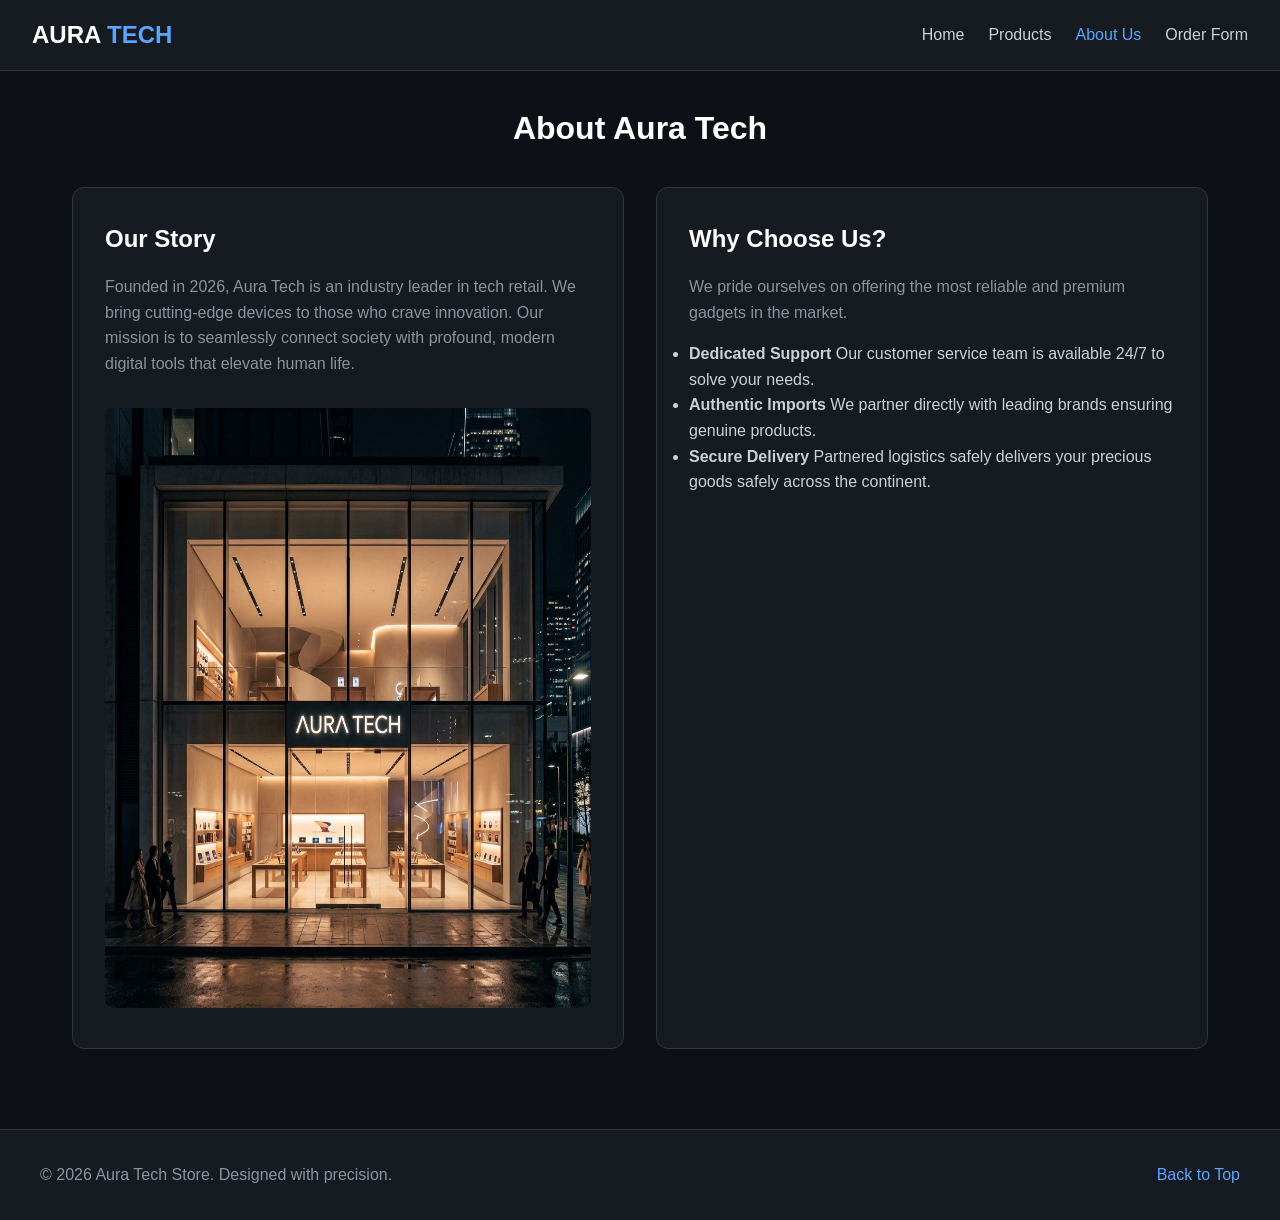
==== about.html @ d9d19e51 "initial commit" ====
<!DOCTYPE html>
<html lang="en">
<head>
    <meta charset="UTF-8">
    <meta name="viewport" content="width=device-width, initial-scale=1.0">
    <title>Aura Tech - About Us</title>
    <meta name="description" content="Learn more about Aura Tech's history and mission.">
    <link rel="preload" as="image" href="assets/store_front.jpg">
    <link rel="stylesheet" href="css/styles.css">
</head>
<body id="top">
    <header>
        <div class="logo-container">
            <a href="index.html" class="logo-text">AURA <span class="text-primary">TECH</span></a>
        </div>
        <nav aria-label="Main Navigation">
            <ul>
                <li><a href="index.html">Home</a></li>
                <li><a href="products.html">Products</a></li>
                <li><a href="about.html" class="active" aria-current="page">About Us</a></li>
                <li><a href="order.html">Order Form</a></li>
            </ul>
        </nav>
    </header>

    <main>
        <h1 class="section-title">About Aura Tech</h1>
        
        <div class="about-grid">
            <div class="info-panel">
                <h2>Our Story</h2>
                <p>Founded in 2026, Aura Tech is an industry leader in tech retail. We bring cutting-edge devices to those who crave innovation. Our mission is to seamlessly connect society with profound, modern digital tools that elevate human life.</p>
                <img src="assets/store_front.jpg" alt="Aura Tech Store Front at night showing minimalist design" fetchpriority="high" decoding="async" width="600" height="600">
            </div>
            
            <div class="info-panel">
                <h2>Why Choose Us?</h2>
                <p>We pride ourselves on offering the most reliable and premium gadgets in the market.</p>
                <ul class="mission-list">
                    <li>
                        <strong>Dedicated Support</strong>
                        Our customer service team is available 24/7 to solve your needs.
                    </li>
                    <li>
                        <strong>Authentic Imports</strong>
                        We partner directly with leading brands ensuring genuine products.
                    </li>
                    <li>
                        <strong>Secure Delivery</strong>
                        Partnered logistics safely delivers your precious goods safely across the continent.
                    </li>
                </ul>
            </div>
        </div>
    </main>

    <footer>
        <div class="footer-content">
            <p>&copy; 2026 Aura Tech Store. Designed with precision.</p>
            <a href="#top" class="back-to-top" aria-label="Scroll back to top of the page">Back to Top</a>
        </div>
    </footer>
</body>
</html>
---- css/styles.css ----
/* Custom properties for the dynamic product theme */
:root {
  --bg-color: #0d1117;
  --panel-bg: #161b22;
  --panel-border: #30363d;
  --text-main: #c9d1d9;
  --text-muted: #8b949e;
  --primary-color: #58a6ff;
  --primary-hover: #3182ce;
  --font-family: 'Inter', 'Segoe UI', Tahoma, Geneva, Verdana, sans-serif;
  --gradient-bg: linear-gradient(135deg, #1f242c 0%, #0d1117 100%);
}

* {
  box-sizing: border-box;
  margin: 0;
  padding: 0;
}

body {
  font-family: var(--font-family);
  background: var(--bg-color);
  color: var(--text-main);
  line-height: 1.6;
  min-height: 100vh;
  display: flex;
  flex-direction: column;
}

/* Header & Nav */
header {
  background-color: var(--panel-bg);
  border-bottom: 1px solid var(--panel-border);
  padding: 1rem 2rem;
  display: flex;
  justify-content: space-between;
  align-items: center;
}

.logo-container {
  display: flex;
  align-items: center;
  gap: 0.5rem;
}

.logo-text {
  font-size: 1.5rem;
  font-weight: 700;
  color: #fff;
  text-decoration: none;
}

.text-primary {
  color: var(--primary-color);
}

nav ul {
  list-style: none;
  display: flex;
  gap: 1.5rem;
}

nav a {
  color: var(--text-main);
  text-decoration: none;
  font-weight: 500;
  transition: color 0.3s;
}

nav a:hover, nav a.active {
  color: var(--primary-color);
}

/* Main Content */
main {
  flex: 1;
  padding: 2rem;
  max-width: 1200px;
  margin: 0 auto;
  width: 100%;
}

/* Hero Section */
.hero {
  display: flex;
  flex-wrap: wrap;
  gap: 2rem;
  align-items: center;
  background: var(--gradient-bg);
  border: 1px solid var(--panel-border);
  border-radius: 12px;
  overflow: hidden;
  margin-bottom: 3rem;
}

.hero-content {
  flex: 1;
  min-width: 300px;
  padding: 3rem;
}

.hero-content h1 {
  font-size: 3rem;
  margin-bottom: 1rem;
  color: #fff;
}

.hero-content h1 span {
  color: var(--primary-color);
}

.hero-content p {
  color: var(--text-muted);
  font-size: 1.1rem;
  margin-bottom: 2rem;
}

.hero-img {
  flex: 1;
  min-width: 300px;
}
.hero-img img {
  width: 100%;
  height: 100%;
  object-fit: cover;
}

.btn {
  display: inline-block;
  background-color: var(--primary-color);
  color: #fff;
  padding: 0.8rem 1.5rem;
  border-radius: 6px;
  text-decoration: none;
  font-weight: 600;
  border: none;
  cursor: pointer;
  transition: background-color 0.3s, transform 0.2s;
  font-size: 1rem;
}

.btn:hover {
  background-color: var(--primary-hover);
  transform: translateY(-2px);
}

/* Products Grid */
.section-title {
  text-align: center;
  font-size: 2rem;
  margin-bottom: 2rem;
  color: #fff;
}

.products-grid {
  display: grid;
  grid-template-columns: repeat(auto-fit, minmax(250px, 1fr));
  gap: 2rem;
  margin-bottom: 3rem;
}

/* Product Card */
.product-card {
  background-color: var(--panel-bg);
  border: 1px solid var(--panel-border);
  border-radius: 12px;
  overflow: hidden;
  transition: transform 0.3s, box-shadow 0.3s;
  display: flex;
  flex-direction: column;
}

.product-card:hover {
  transform: translateY(-5px);
  box-shadow: 0 10px 20px rgba(0,0,0,0.3);
  border-color: #58a6ff55;
}

.product-image {
  height: 250px;
  background: #000;
  display: flex;
  justify-content: center;
  align-items: center;
  overflow: hidden;
}

.product-image img {
  width: 100%;
  height: 100%;
  object-fit: cover;
  transition: transform 0.5s;
}

.product-card:hover .product-image img {
  transform: scale(1.05);
}

.product-info {
  padding: 1.5rem;
  flex: 1;
  display: flex;
  flex-direction: column;
}

.product-info h3 {
  font-size: 1.2rem;
  color: #fff;
  margin-bottom: 0.5rem;
}

.product-price {
  font-size: 1.2rem;
  font-weight: bold;
  color: var(--primary-color);
  margin-bottom: 1rem;
}

.product-info p {
  color: var(--text-muted);
  margin-bottom: 1.5rem;
  font-size: 0.95rem;
}

.product-info .btn {
  margin-top: auto;
  text-align: center;
}

/* About Section */
.about-grid {
  display: grid;
  grid-template-columns: repeat(auto-fit, minmax(300px, 1fr));
  gap: 2rem;
  margin-bottom: 3rem;
}

.info-panel {
  background-color: var(--panel-bg);
  border: 1px solid var(--panel-border);
  border-radius: 12px;
  padding: 2rem;
}

.info-panel h2 {
  color: #fff;
  margin-bottom: 1rem;
}

.info-panel p {
  color: var(--text-muted);
  margin-bottom: 1rem;
}

.info-panel img {
  width: 100%;
  border-radius: 8px;
  margin-top: 1rem;
}

/* Form Styles */
.form-panel {
  background-color: var(--panel-bg);
  border: 1px solid var(--panel-border);
  border-radius: 12px;
  padding: 3rem;
  max-width: 800px;
  margin: 0 auto;
}

.form-group {
  margin-bottom: 1.5rem;
}

.form-group label {
  display: block;
  margin-bottom: 0.5rem;
  font-weight: 600;
  color: #fff;
}

.form-control {
  width: 100%;
  padding: 0.8rem;
  background-color: var(--bg-color);
  border: 1px solid var(--panel-border);
  border-radius: 6px;
  color: #fff;
  font-family: var(--font-family);
  font-size: 1rem;
}

.form-control:focus {
  outline: none;
  border-color: var(--primary-color);
  box-shadow: 0 0 0 3px rgba(88, 166, 255, 0.2);
}

.radio-group, .checkbox-group {
  display: flex;
  gap: 1.5rem;
  flex-wrap: wrap;
  margin-top: 0.5rem;
}

.radio-group label, .checkbox-group label {
  display: flex;
  align-items: center;
  gap: 0.5rem;
  font-weight: normal;
  color: var(--text-muted);
  cursor: pointer;
}

.btn-group {
  display: flex;
  gap: 1rem;
  margin-top: 2rem;
}

.btn-secondary {
  background-color: transparent;
  border: 1px solid var(--panel-border);
  color: var(--text-main);
}

.btn-secondary:hover {
  background-color: var(--panel-border);
}

/* Table */
.summary-container {
  background-color: var(--panel-bg);
  border: 1px solid var(--panel-border);
  border-radius: 12px;
  padding: 2rem;
}

table {
  width: 100%;
  border-collapse: collapse;
  margin-top: 1rem;
}

th, td {
  padding: 1rem;
  text-align: left;
  border-bottom: 1px solid var(--panel-border);
}

th {
  background-color: rgba(255, 255, 255, 0.05);
  color: #fff;
  font-weight: 600;
}

tr:hover {
  background-color: rgba(255, 255, 255, 0.02);
}

tr:last-child td {
  border-bottom: none;
}

.empty-message {
  color: var(--text-muted);
  text-align: center;
  padding: 2rem;
}

/* Footer */
footer {
  background-color: var(--panel-bg);
  border-top: 1px solid var(--panel-border);
  padding: 2rem;
  text-align: center;
  margin-top: auto;
}

.footer-content {
  display: flex;
  justify-content: space-between;
  align-items: center;
  max-width: 1200px;
  margin: 0 auto;
}

footer p {
  color: var(--text-muted);
}

.back-to-top {
  color: var(--primary-color);
  text-decoration: none;
  font-weight: 500;
}

.back-to-top:hover {
  text-decoration: underline;
}

/* Responsive */
@media (max-width: 768px) {
  header {
    flex-direction: column;
    gap: 1rem;
  }
  
  .footer-content {
    flex-direction: column;
    gap: 1rem;
  }
}

/* Summary Page Extracted Styles */
.summary-subtitle {
  text-align: center;
  color: var(--text-muted);
  margin-bottom: 2rem;
}

.summary-panel {
  padding: 2rem;
}

.summary-actions {
  text-align: center;
  margin-top: 2rem;
}

/* Fieldset Accessibility Styles */
.form-group-fieldset {
  border: none;
  margin-bottom: 1.5rem;
  padding: 0;
}

.form-group-fieldset legend {
  display: block;
  margin-bottom: 0.5rem;
  font-weight: 600;
  color: #fff;
}
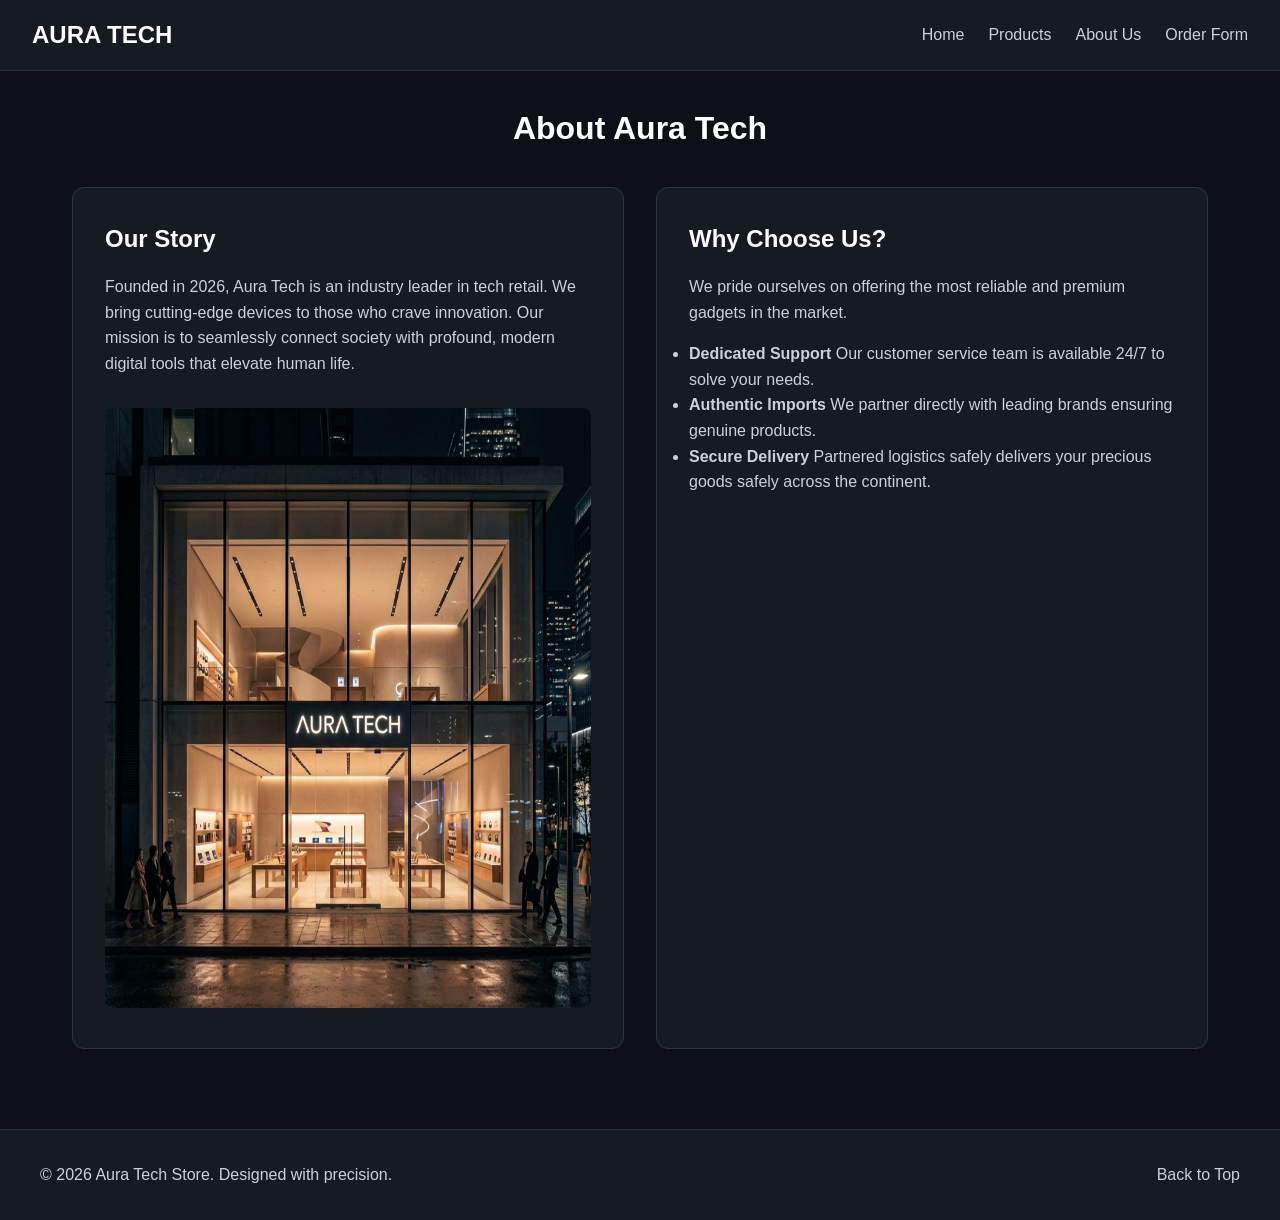
==== commit 28061b24: "updated theme colors, improved accessibility, and added form autocomplete attributes" ====
--- a/about.html
+++ b/about.html
@@ -6,6 +6,7 @@
     <title>Aura Tech - About Us</title>
     <meta name="description" content="Learn more about Aura Tech's history and mission.">
     <link rel="preload" as="image" href="assets/store_front.jpg">
+    <meta name="theme-color" content="#0d1117">
     <link rel="stylesheet" href="css/styles.css">
 </head>
 <body id="top">
--- a/css/styles.css
+++ b/css/styles.css
@@ -4,7 +4,11 @@
   --panel-bg: #161b22;
   --panel-border: #30363d;
   --text-main: #c9d1d9;
-  --text-muted: #8b949e;
+<<<<<<< HEAD
+  --text-muted: #a3b2c6;
+=======
+  --text-muted: #b1bac4;
+>>>>>>> 0460001 ( updated theme colors, improved accessibility, and added form autocomplete attributes)
   --primary-color: #58a6ff;
   --primary-hover: #3182ce;
   --font-family: 'Inter', 'Segoe UI', Tahoma, Geneva, Verdana, sans-serif;
@@ -128,7 +132,7 @@
 .btn {
   display: inline-block;
   background-color: var(--primary-color);
-  color: #fff;
+  color: #040d21;
   padding: 0.8rem 1.5rem;
   border-radius: 6px;
   text-decoration: none;
